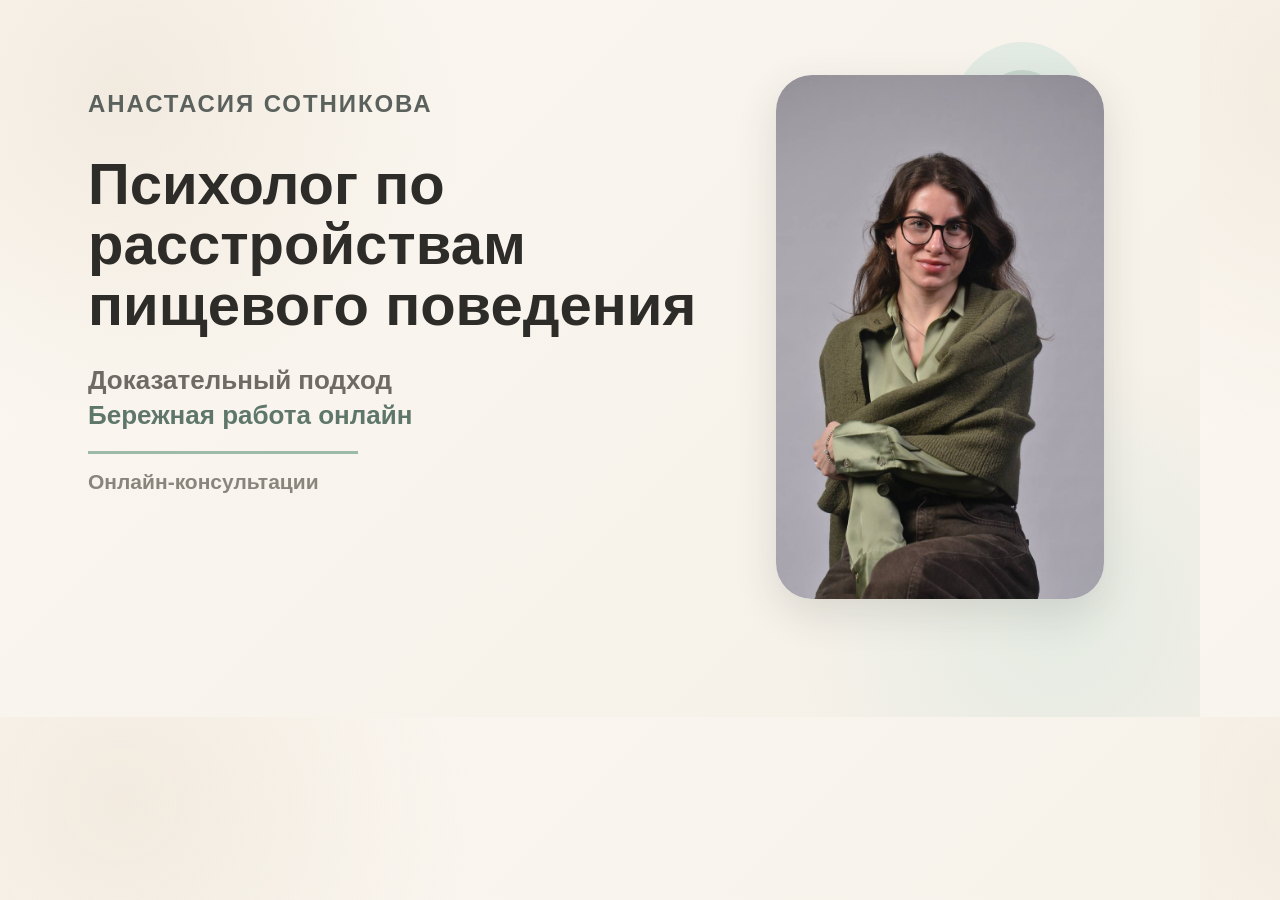
==== og-banner.html @ 5b9f8b0c "Publish site to GitHub Pages" ====
<!doctype html>
<html lang="ru">
  <head>
    <meta charset="UTF-8" />
    <meta name="viewport" content="width=device-width, initial-scale=1.0" />
    <title>OG Banner</title>
    <style>
      :root {
        --bg: #fcf8f2;
        --bg-2: #f4efe6;
        --text: #2e2c28;
        --muted: #6f6a63;
        --accent: #9db9a8;
        --accent-soft: #dbe8e0;
        --accent-warm: #eadfd0;
      }

      * {
        box-sizing: border-box;
      }

      html,
      body {
        margin: 0;
        width: 1200px;
        height: 717px;
        overflow: hidden;
        background:
          radial-gradient(circle at 10% 12%, rgba(234, 223, 208, 0.52), transparent 28%),
          radial-gradient(circle at 88% 86%, rgba(219, 232, 224, 0.64), transparent 22%),
          linear-gradient(135deg, var(--bg) 0%, var(--bg-2) 100%);
      }

      body {
        font-family: Manrope, Inter, -apple-system, BlinkMacSystemFont, "Segoe UI", sans-serif;
      }

      .canvas {
        position: relative;
        width: 1200px;
        height: 717px;
        padding: 72px 88px;
        background:
          radial-gradient(circle at 10% 12%, rgba(234, 223, 208, 0.52), transparent 28%),
          radial-gradient(circle at 88% 86%, rgba(219, 232, 224, 0.64), transparent 22%),
          linear-gradient(135deg, var(--bg) 0%, var(--bg-2) 100%);
      }

      .ring {
        position: absolute;
        top: 42px;
        right: 110px;
        width: 136px;
        height: 136px;
        border-radius: 50%;
        background: rgba(219, 232, 224, 0.7);
      }

      .ring::after {
        content: "";
        position: absolute;
        inset: 28px;
        border-radius: 50%;
        background: rgba(157, 185, 168, 0.4);
      }

      .eyebrow {
        color: #5b615d;
        font-size: 24px;
        font-weight: 700;
        letter-spacing: 0.08em;
        margin: 18px 0 36px;
      }

      h1 {
        margin: 0;
        max-width: 640px;
        color: var(--text);
        font-size: 58px;
        line-height: 1.04;
        font-weight: 800;
      }

      .sub {
        margin-top: 28px;
        color: var(--muted);
        font-size: 26px;
        line-height: 1.35;
        font-weight: 600;
      }

      .sub strong {
        color: #5f776b;
        font-weight: 700;
      }

      .footer {
        margin-top: 18px;
        padding-top: 16px;
        width: 270px;
        border-top: 3px solid var(--accent);
        color: #8a857c;
        font-size: 21px;
        font-weight: 600;
      }

      .photo-wrap {
        position: absolute;
        right: 96px;
        bottom: 118px;
        width: 328px;
        height: 524px;
        border-radius: 36px;
        overflow: hidden;
        background: #fff;
        box-shadow: 0 14px 40px rgba(57, 57, 50, 0.14);
      }

      .photo {
        width: 100%;
        height: 100%;
        object-fit: cover;
        object-position: center 8%;
        display: block;
      }
    </style>
  </head>
  <body>
    <div class="canvas">
      <div class="ring"></div>

      <div class="eyebrow">АНАСТАСИЯ СОТНИКОВА</div>
      <h1>Психолог по расстройствам пищевого поведения</h1>
      <div class="sub">
        <div>Доказательный подход</div>
        <strong>Бережная работа онлайн</strong>
      </div>
      <div class="footer">Онлайн-консультации</div>

      <div class="photo-wrap">
        <img class="photo" src="./social-photo.jpeg" alt="Анастасия Сотникова" />
      </div>
    </div>
  </body>
</html>
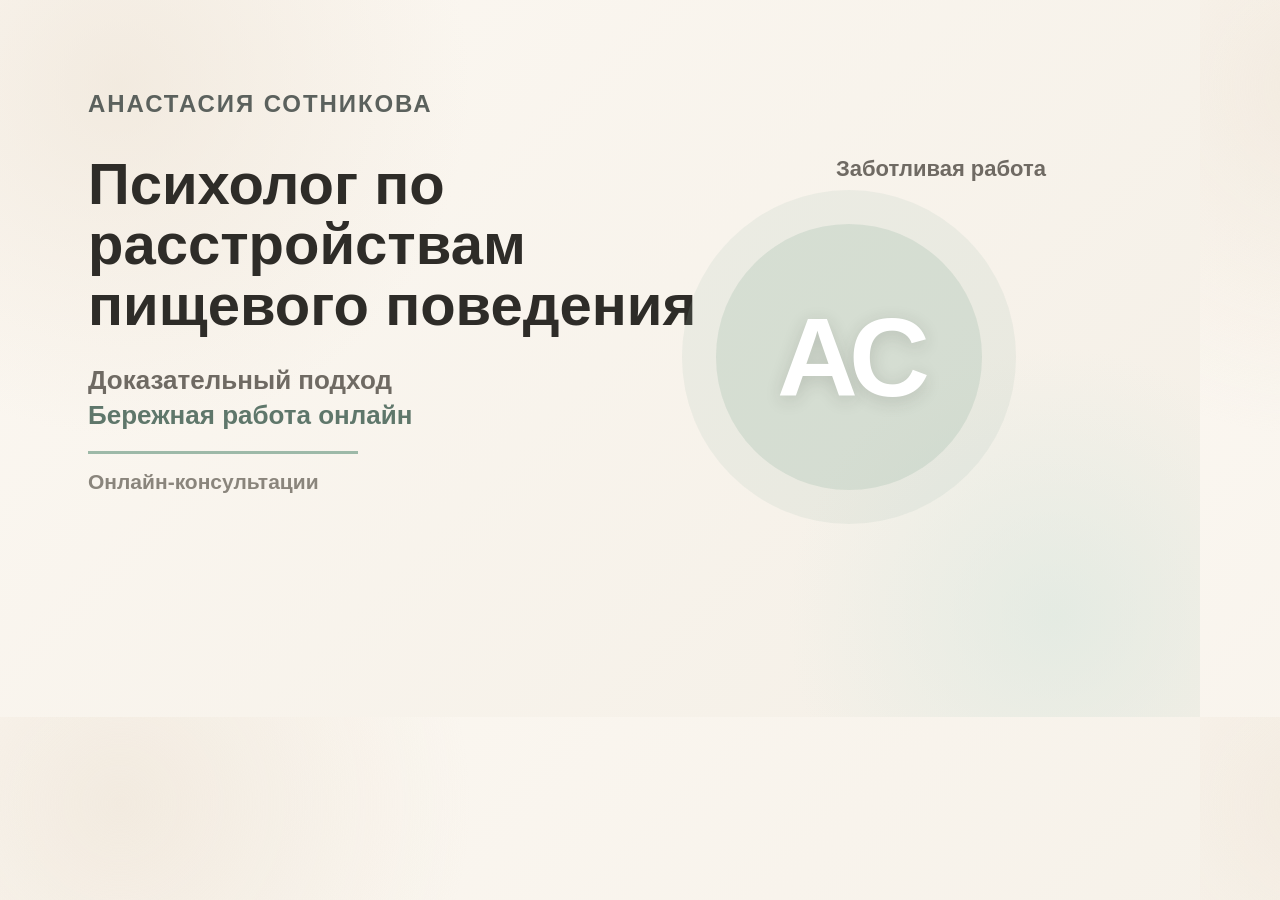
==== commit d056bbcb: "Update GitHub Pages build" ====
--- a/og-banner.html
+++ b/og-banner.html
@@ -46,22 +46,35 @@
           linear-gradient(135deg, var(--bg) 0%, var(--bg-2) 100%);
       }
 
-      .ring {
+      .badge {
         position: absolute;
-        top: 42px;
-        right: 110px;
-        width: 136px;
-        height: 136px;
+        top: 58px;
+        right: 92px;
+        width: 334px;
+        height: 334px;
         border-radius: 50%;
-        background: rgba(219, 232, 224, 0.7);
+        background: rgba(157, 185, 168, 0.14);
       }
 
-      .ring::after {
+      .badge::before {
         content: "";
         position: absolute;
-        inset: 28px;
+        inset: 34px;
         border-radius: 50%;
-        background: rgba(157, 185, 168, 0.4);
+        background: rgba(157, 185, 168, 0.28);
+      }
+
+      .badge::after {
+        content: "AC";
+        position: absolute;
+        inset: 0;
+        display: grid;
+        place-items: center;
+        color: #ffffff;
+        font-size: 112px;
+        font-weight: 800;
+        letter-spacing: -0.08em;
+        text-shadow: 0 4px 18px rgba(46, 44, 40, 0.16);
       }
 
       .eyebrow {
@@ -104,30 +117,29 @@
         font-weight: 600;
       }
 
-      .photo-wrap {
+      .badge-wrap {
         position: absolute;
-        right: 96px;
-        bottom: 118px;
-        width: 328px;
-        height: 524px;
-        border-radius: 36px;
-        overflow: hidden;
-        background: #fff;
-        box-shadow: 0 14px 40px rgba(57, 57, 50, 0.14);
+        right: 92px;
+        top: 132px;
+        width: 334px;
+        text-align: center;
       }
 
-      .photo {
-        width: 100%;
-        height: 100%;
-        object-fit: cover;
-        object-position: center 8%;
-        display: block;
+      .badge-caption {
+        margin-top: 22px;
+        color: #6f6a63;
+        font-size: 22px;
+        line-height: 1.35;
+        font-weight: 600;
       }
     </style>
   </head>
   <body>
     <div class="canvas">
-      <div class="ring"></div>
+      <div class="badge-wrap">
+        <div class="badge"></div>
+        <div class="badge-caption">Заботливая работа</div>
+      </div>
 
       <div class="eyebrow">АНАСТАСИЯ СОТНИКОВА</div>
       <h1>Психолог по расстройствам пищевого поведения</h1>
@@ -137,9 +149,6 @@
       </div>
       <div class="footer">Онлайн-консультации</div>
 
-      <div class="photo-wrap">
-        <img class="photo" src="./social-photo.jpeg" alt="Анастасия Сотникова" />
-      </div>
     </div>
   </body>
 </html>
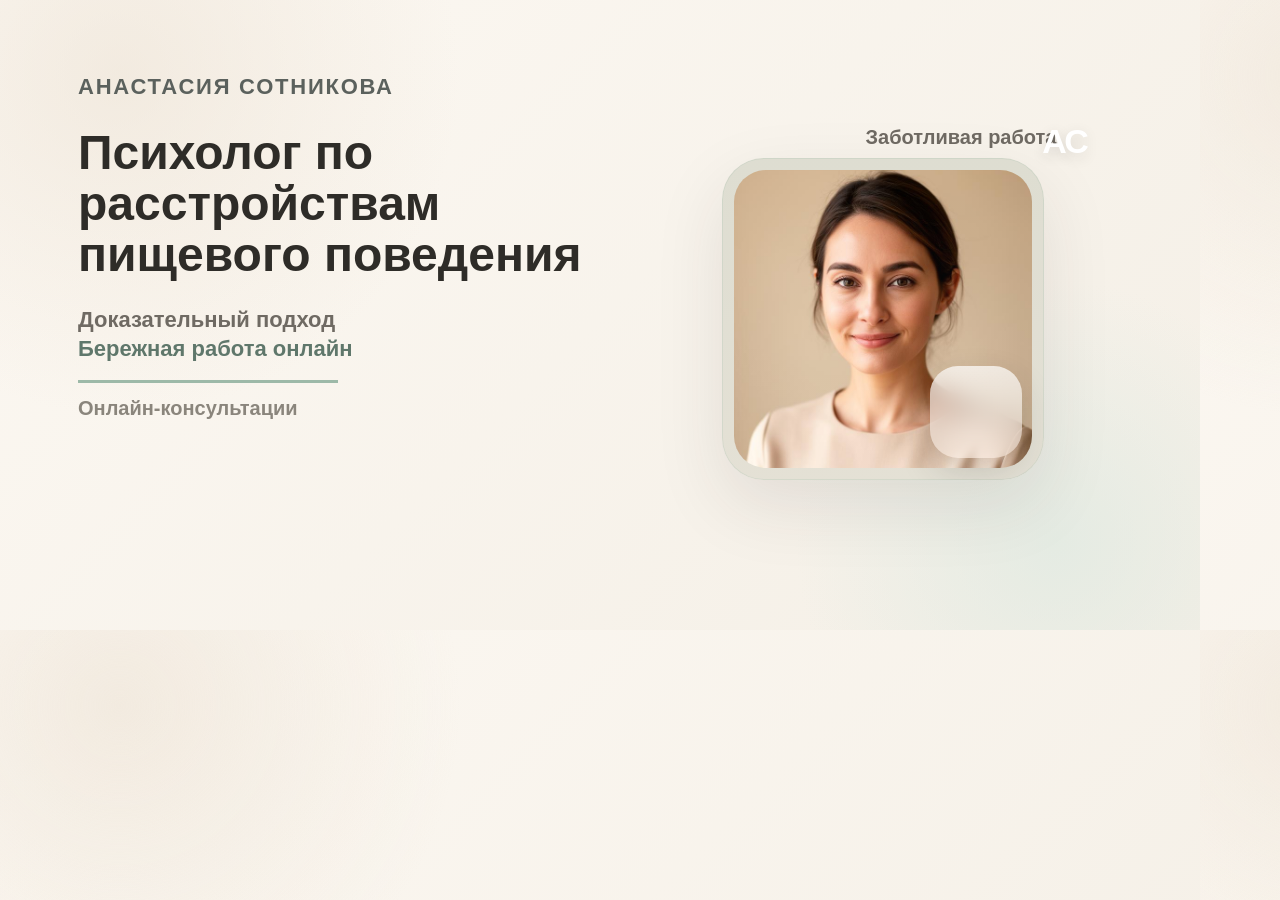
==== commit 59e164d3: "Update social preview portrait" ====
--- a/og-banner.html
+++ b/og-banner.html
@@ -23,7 +23,7 @@
       body {
         margin: 0;
         width: 1200px;
-        height: 717px;
+        height: 630px;
         overflow: hidden;
         background:
           radial-gradient(circle at 10% 12%, rgba(234, 223, 208, 0.52), transparent 28%),
@@ -38,8 +38,8 @@
       .canvas {
         position: relative;
         width: 1200px;
-        height: 717px;
-        padding: 72px 88px;
+        height: 630px;
+        padding: 58px 78px;
         background:
           radial-gradient(circle at 10% 12%, rgba(234, 223, 208, 0.52), transparent 28%),
           radial-gradient(circle at 88% 86%, rgba(219, 232, 224, 0.64), transparent 22%),
@@ -48,56 +48,65 @@
 
       .badge {
         position: absolute;
-        top: 58px;
-        right: 92px;
-        width: 334px;
-        height: 334px;
-        border-radius: 50%;
-        background: rgba(157, 185, 168, 0.14);
+        top: 52px;
+        right: 78px;
+        width: 322px;
+        height: 322px;
+        border-radius: 42px;
+        overflow: hidden;
+        background:
+          linear-gradient(180deg, rgba(157, 185, 168, 0.18), rgba(157, 185, 168, 0.1)),
+          #ece5da;
+        box-shadow:
+          0 26px 70px rgba(46, 44, 40, 0.1),
+          inset 0 0 0 1px rgba(157, 185, 168, 0.22);
       }
 
       .badge::before {
         content: "";
         position: absolute;
-        inset: 34px;
-        border-radius: 50%;
-        background: rgba(157, 185, 168, 0.28);
+        inset: 12px;
+        border-radius: 32px;
+        background:
+          linear-gradient(180deg, rgba(252, 248, 242, 0) 0%, rgba(252, 248, 242, 0.06) 100%),
+          url("../src/assets/therapist-portrait.jpg") center 24% / cover no-repeat;
       }
 
       .badge::after {
-        content: "AC";
+        content: "";
         position: absolute;
-        inset: 0;
-        display: grid;
-        place-items: center;
-        color: #ffffff;
-        font-size: 112px;
-        font-weight: 800;
-        letter-spacing: -0.08em;
-        text-shadow: 0 4px 18px rgba(46, 44, 40, 0.16);
+        inset: auto 22px 22px auto;
+        width: 92px;
+        height: 92px;
+        border-radius: 28px;
+        background:
+          linear-gradient(180deg, rgba(255, 255, 255, 0.62), rgba(255, 255, 255, 0.16)),
+          rgba(255, 255, 255, 0.22);
+        backdrop-filter: blur(12px);
+        box-shadow: 0 14px 34px rgba(46, 44, 40, 0.16);
       }
 
       .eyebrow {
         color: #5b615d;
-        font-size: 24px;
+        font-size: 22px;
         font-weight: 700;
         letter-spacing: 0.08em;
-        margin: 18px 0 36px;
+        margin: 16px 0 28px;
       }
 
       h1 {
         margin: 0;
-        max-width: 640px;
+        max-width: 560px;
         color: var(--text);
-        font-size: 58px;
-        line-height: 1.04;
+        font-size: 48px;
+        line-height: 1.06;
         font-weight: 800;
       }
 
       .sub {
-        margin-top: 28px;
+        margin-top: 24px;
         color: var(--muted);
-        font-size: 26px;
+        font-size: 22px;
         line-height: 1.35;
         font-weight: 600;
       }
@@ -108,29 +117,40 @@
       }
 
       .footer {
-        margin-top: 18px;
-        padding-top: 16px;
-        width: 270px;
+        margin-top: 16px;
+        padding-top: 14px;
+        width: 260px;
         border-top: 3px solid var(--accent);
         color: #8a857c;
-        font-size: 21px;
+        font-size: 20px;
         font-weight: 600;
       }
 
       .badge-wrap {
         position: absolute;
-        right: 92px;
-        top: 132px;
-        width: 334px;
+        right: 78px;
+        top: 106px;
+        width: 322px;
         text-align: center;
       }
 
       .badge-caption {
-        margin-top: 22px;
+        margin-top: 18px;
         color: #6f6a63;
-        font-size: 22px;
+        font-size: 20px;
         line-height: 1.35;
         font-weight: 600;
+      }
+
+      .badge-accent {
+        position: absolute;
+        right: 36px;
+        top: 16px;
+        color: #ffffff;
+        font-size: 34px;
+        font-weight: 800;
+        letter-spacing: -0.08em;
+        text-shadow: 0 4px 14px rgba(46, 44, 40, 0.14);
       }
     </style>
   </head>
@@ -138,6 +158,7 @@
     <div class="canvas">
       <div class="badge-wrap">
         <div class="badge"></div>
+        <div class="badge-accent">AC</div>
         <div class="badge-caption">Заботливая работа</div>
       </div>
 
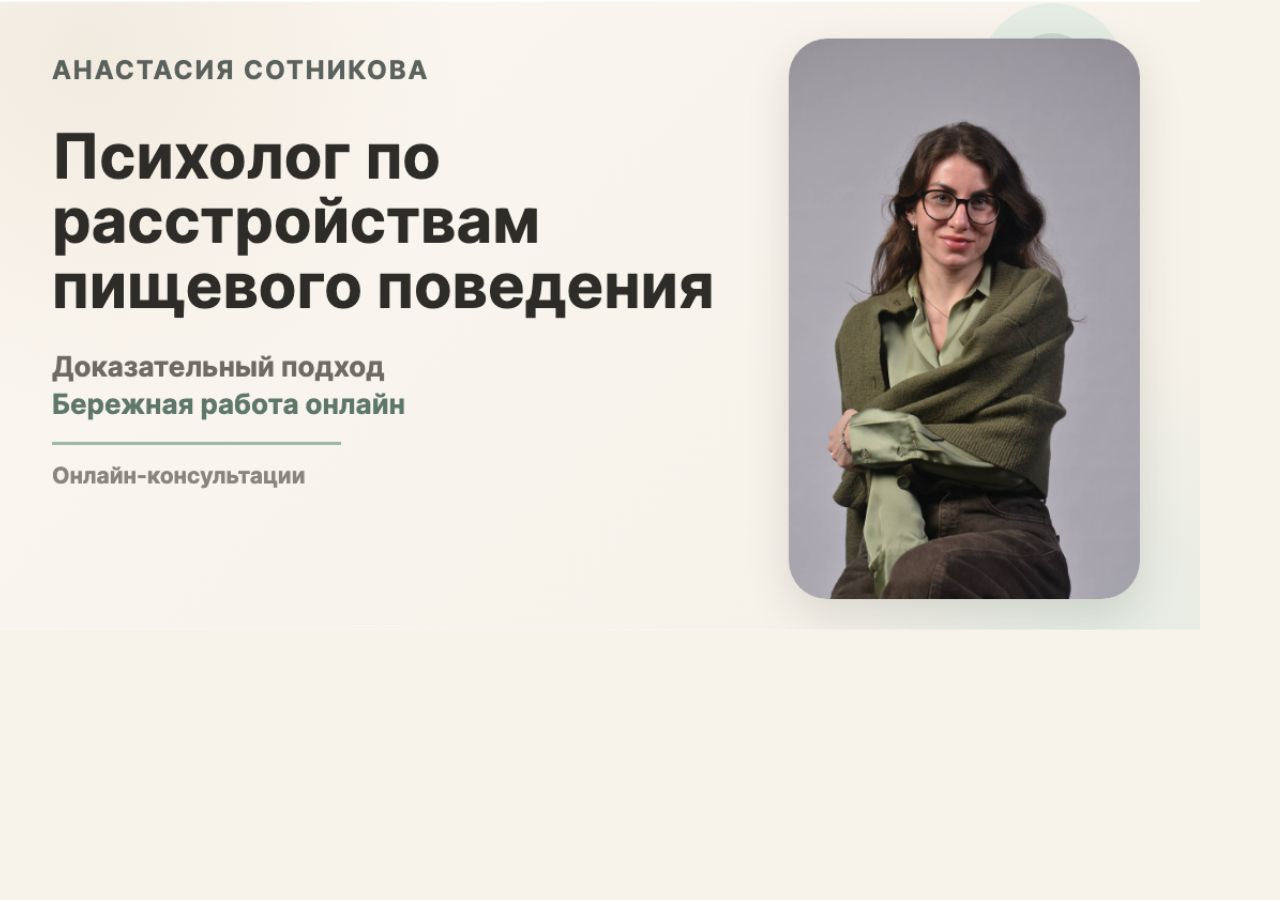
==== commit d5b2335d: "Use approved social preview banner" ====
--- a/og-banner.html
+++ b/og-banner.html
@@ -5,16 +5,6 @@
     <meta name="viewport" content="width=device-width, initial-scale=1.0" />
     <title>OG Banner</title>
     <style>
-      :root {
-        --bg: #fcf8f2;
-        --bg-2: #f4efe6;
-        --text: #2e2c28;
-        --muted: #6f6a63;
-        --accent: #9db9a8;
-        --accent-soft: #dbe8e0;
-        --accent-warm: #eadfd0;
-      }
-
       * {
         box-sizing: border-box;
       }
@@ -25,151 +15,23 @@
         width: 1200px;
         height: 630px;
         overflow: hidden;
-        background:
-          radial-gradient(circle at 10% 12%, rgba(234, 223, 208, 0.52), transparent 28%),
-          radial-gradient(circle at 88% 86%, rgba(219, 232, 224, 0.64), transparent 22%),
-          linear-gradient(135deg, var(--bg) 0%, var(--bg-2) 100%);
+        background: #f7f2ea;
       }
 
       body {
-        font-family: Manrope, Inter, -apple-system, BlinkMacSystemFont, "Segoe UI", sans-serif;
+        display: grid;
+        place-items: center;
       }
 
-      .canvas {
-        position: relative;
+      img {
+        display: block;
         width: 1200px;
         height: 630px;
-        padding: 58px 78px;
-        background:
-          radial-gradient(circle at 10% 12%, rgba(234, 223, 208, 0.52), transparent 28%),
-          radial-gradient(circle at 88% 86%, rgba(219, 232, 224, 0.64), transparent 22%),
-          linear-gradient(135deg, var(--bg) 0%, var(--bg-2) 100%);
-      }
-
-      .badge {
-        position: absolute;
-        top: 52px;
-        right: 78px;
-        width: 322px;
-        height: 322px;
-        border-radius: 42px;
-        overflow: hidden;
-        background:
-          linear-gradient(180deg, rgba(157, 185, 168, 0.18), rgba(157, 185, 168, 0.1)),
-          #ece5da;
-        box-shadow:
-          0 26px 70px rgba(46, 44, 40, 0.1),
-          inset 0 0 0 1px rgba(157, 185, 168, 0.22);
-      }
-
-      .badge::before {
-        content: "";
-        position: absolute;
-        inset: 12px;
-        border-radius: 32px;
-        background:
-          linear-gradient(180deg, rgba(252, 248, 242, 0) 0%, rgba(252, 248, 242, 0.06) 100%),
-          url("../src/assets/therapist-portrait.jpg") center 24% / cover no-repeat;
-      }
-
-      .badge::after {
-        content: "";
-        position: absolute;
-        inset: auto 22px 22px auto;
-        width: 92px;
-        height: 92px;
-        border-radius: 28px;
-        background:
-          linear-gradient(180deg, rgba(255, 255, 255, 0.62), rgba(255, 255, 255, 0.16)),
-          rgba(255, 255, 255, 0.22);
-        backdrop-filter: blur(12px);
-        box-shadow: 0 14px 34px rgba(46, 44, 40, 0.16);
-      }
-
-      .eyebrow {
-        color: #5b615d;
-        font-size: 22px;
-        font-weight: 700;
-        letter-spacing: 0.08em;
-        margin: 16px 0 28px;
-      }
-
-      h1 {
-        margin: 0;
-        max-width: 560px;
-        color: var(--text);
-        font-size: 48px;
-        line-height: 1.06;
-        font-weight: 800;
-      }
-
-      .sub {
-        margin-top: 24px;
-        color: var(--muted);
-        font-size: 22px;
-        line-height: 1.35;
-        font-weight: 600;
-      }
-
-      .sub strong {
-        color: #5f776b;
-        font-weight: 700;
-      }
-
-      .footer {
-        margin-top: 16px;
-        padding-top: 14px;
-        width: 260px;
-        border-top: 3px solid var(--accent);
-        color: #8a857c;
-        font-size: 20px;
-        font-weight: 600;
-      }
-
-      .badge-wrap {
-        position: absolute;
-        right: 78px;
-        top: 106px;
-        width: 322px;
-        text-align: center;
-      }
-
-      .badge-caption {
-        margin-top: 18px;
-        color: #6f6a63;
-        font-size: 20px;
-        line-height: 1.35;
-        font-weight: 600;
-      }
-
-      .badge-accent {
-        position: absolute;
-        right: 36px;
-        top: 16px;
-        color: #ffffff;
-        font-size: 34px;
-        font-weight: 800;
-        letter-spacing: -0.08em;
-        text-shadow: 0 4px 14px rgba(46, 44, 40, 0.14);
+        object-fit: cover;
       }
     </style>
   </head>
   <body>
-    <div class="canvas">
-      <div class="badge-wrap">
-        <div class="badge"></div>
-        <div class="badge-accent">AC</div>
-        <div class="badge-caption">Заботливая работа</div>
-      </div>
-
-      <div class="eyebrow">АНАСТАСИЯ СОТНИКОВА</div>
-      <h1>Психолог по расстройствам пищевого поведения</h1>
-      <div class="sub">
-        <div>Доказательный подход</div>
-        <strong>Бережная работа онлайн</strong>
-      </div>
-      <div class="footer">Онлайн-консультации</div>
-
-    </div>
+    <img src="../photos-review/photo_messenger.jpg" alt="OG banner" />
   </body>
 </html>
